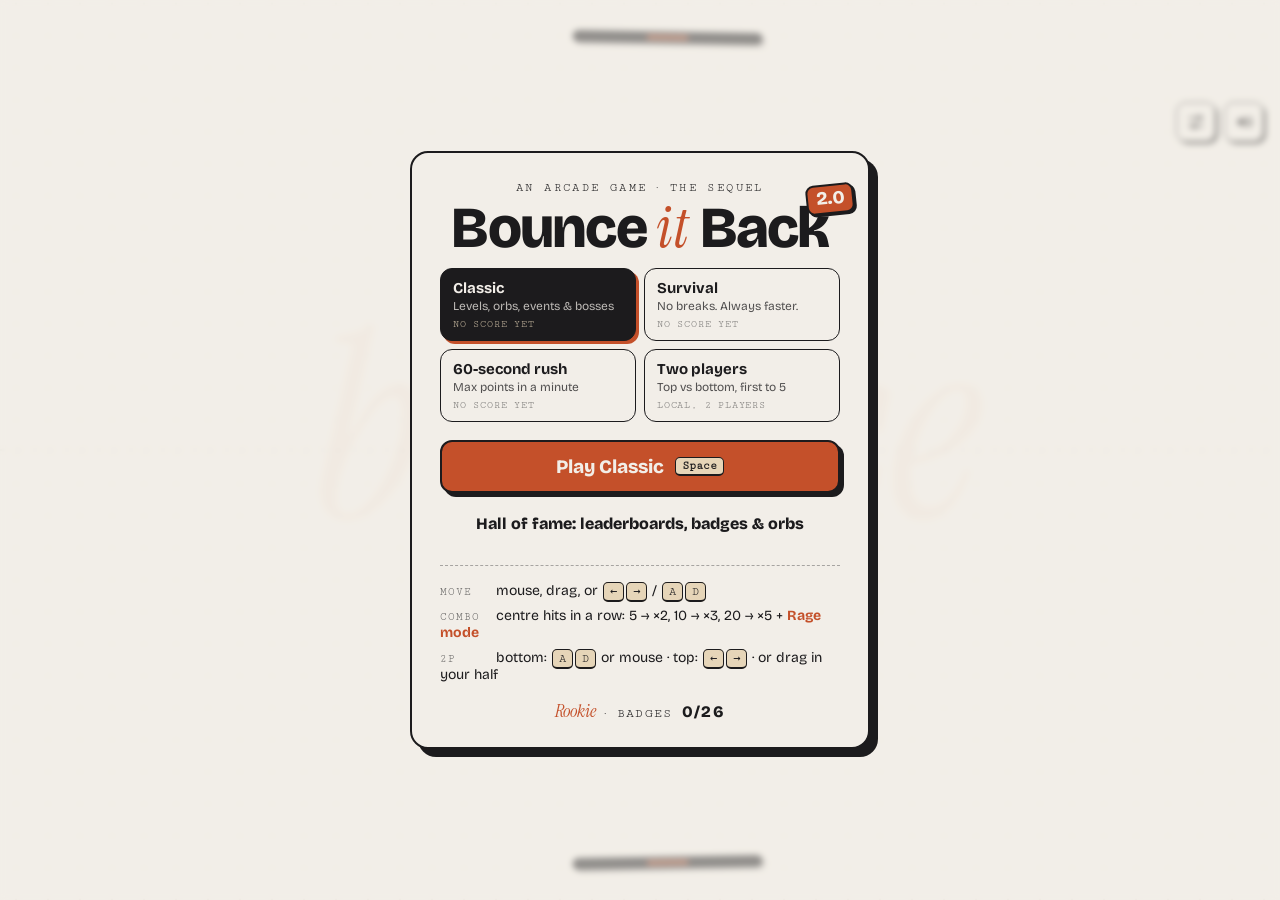
==== index.html @ b9b025ab "Bounce it Back 2.0: its own project, site files at the repo root - Split from the original bounce-it" ====
<!DOCTYPE html>
<html lang="en">
<head>
  <meta charset="UTF-8">
  <meta name="viewport" content="width=device-width, initial-scale=1.0, viewport-fit=cover">
  <title>Bounce it Back 2.0</title>
  <meta name="description" content="Bounce it Back 2.0: keep the ball alive between two mirrored paddles. Combos, Rage mode, bosses, four game modes. A canvas arcade game by Riya Ann Varghese.">
  <meta name="theme-color" content="#f2eee8">
  <link rel="icon" href="data:image/svg+xml,%3Csvg xmlns='http://www.w3.org/2000/svg' viewBox='0 0 32 32'%3E%3Crect width='32' height='32' rx='6' fill='%231c1b1d'/%3E%3Crect x='7' y='5' width='18' height='3' rx='1.5' fill='%23f2eee8'/%3E%3Crect x='7' y='24' width='18' height='3' rx='1.5' fill='%23f2eee8'/%3E%3Ccircle cx='16' cy='16' r='4' fill='%23c4502a'/%3E%3C/svg%3E">
  <link rel="preconnect" href="https://fonts.googleapis.com">
  <link rel="preconnect" href="https://fonts.gstatic.com" crossorigin>
  <link href="https://fonts.googleapis.com/css2?family=Bricolage+Grotesque:opsz,wght@12..96,400;12..96,600;12..96,800&family=Cutive+Mono&family=Instrument+Serif:ital@0;1&display=swap" rel="stylesheet">
  <link rel="stylesheet" href="css/style.css">
</head>
<body>
  <canvas id="game" aria-label="Bounce it Back 2.0 game area"></canvas>

  <!-- Heads-up display -->
  <div class="hud" id="hud" hidden>
    <div class="hud-left">
      <div class="stat" id="s1"><span class="label" id="s1-label">Score</span><span class="value" id="s1-value">0</span></div>
      <div class="stat" id="s2"><span class="label" id="s2-label">Level</span><span class="value" id="s2-value">1</span></div>
      <div class="stat" id="s3"><span class="label" id="s3-label">Speed</span><span class="value" id="s3-value">1.0×</span></div>
      <div class="combo" id="hud-combo" data-tier="0" hidden><b id="hud-mult">×1</b><small id="hud-streak">0 perfect</small><i></i></div>
    </div>
    <div class="hud-right">
      <div class="stat best"><span class="label" id="hud-best-label">Best</span><span class="value" id="hud-best">0</span></div>
      <div class="stat ghost" id="hud-ghost" hidden title="Compared with your best run at this moment"><span class="label">vs PB</span><span class="value" id="hud-ghost-value">+0</span></div>
    </div>
  </div>

  <div class="powers" id="powers" aria-live="polite">
    <div class="chip" data-power="rage" hidden><span>Rage</span><i></i></div>
    <div class="chip" data-power="shield" hidden><span>Shield</span><i></i></div>
    <div class="chip" data-power="wide" hidden><span>Wide</span><i></i></div>
    <div class="chip" data-power="slow" hidden><span>Slow-mo</span><i></i></div>
    <div class="chip" data-power="magnet" hidden><span>Magnet</span><i></i></div>
    <div class="chip" data-power="double" hidden><span>Double</span><i></i></div>
    <div class="chip" data-power="shrink" hidden><span>Shrunk!</span><i></i></div>
  </div>

  <div class="event-banner" id="event-banner" hidden aria-live="polite">
    <small id="event-kicker">Event incoming</small>
    <b id="event-name">Gravity shift</b>
    <span id="event-desc">The ball curves sideways</span>
    <i></i>
  </div>

  <div class="boss-bar" id="boss-bar" hidden>
    <small>Boss</small><b id="boss-name">Big Blob</b><i></i>
  </div>

  <div class="controls">
    <button class="icon-btn" id="btn-pause" type="button" aria-label="Pause (P)" title="Pause (P)" hidden>
      <svg viewBox="0 0 24 24" aria-hidden="true"><rect x="6" y="5" width="4" height="14" rx="1"/><rect x="14" y="5" width="4" height="14" rx="1"/></svg>
    </button>
    <button class="icon-btn" id="btn-settings" type="button" aria-label="Settings" title="Settings">
      <svg viewBox="0 0 24 24" aria-hidden="true"><path d="M4 7h10M18 7h2M4 17h4M12 17h8" fill="none" stroke="currentColor" stroke-width="2" stroke-linecap="round"/><circle cx="16" cy="7" r="2.5" fill="none" stroke="currentColor" stroke-width="2"/><circle cx="10" cy="17" r="2.5" fill="none" stroke="currentColor" stroke-width="2"/></svg>
    </button>
    <button class="icon-btn" id="btn-mute" type="button" aria-label="Mute sound (M)" title="Sound (M)" aria-pressed="false">
      <svg class="on" viewBox="0 0 24 24" aria-hidden="true"><path d="M4 9h4l5-4v14l-5-4H4z"/><path class="wave" d="M16 8.5a5 5 0 0 1 0 7M18.5 6a8.5 8.5 0 0 1 0 12" fill="none" stroke-width="2" stroke-linecap="round"/></svg>
      <svg class="off" viewBox="0 0 24 24" aria-hidden="true"><path d="M4 9h4l5-4v14l-5-4H4z"/><path class="wave" d="M16.5 9.5l5 5M21.5 9.5l-5 5" fill="none" stroke-width="2" stroke-linecap="round"/></svg>
    </button>
  </div>

  <div class="banner" id="banner" aria-live="polite"><span class="kicker" id="banner-kicker">Level</span><span class="big" id="banner-num">2</span><span class="sub" id="banner-sub">faster now</span></div>
  <div class="announce" id="announce" aria-live="assertive"></div>
  <div class="toasts" id="toasts" aria-live="polite"></div>

  <!-- Start screen -->
  <section class="screen show" id="screen-menu" aria-labelledby="title">
    <div class="card">
      <p class="eyebrow">An arcade game · the sequel</p>
      <h1 id="title" class="title"><span>Bounce</span> <em>it</em> <span>Back</span> <span class="ver">2.0</span></h1>
      <div class="modes" role="radiogroup" aria-label="Game mode">
        <button class="mode" type="button" role="radio" data-mode="classic" aria-checked="true"><b>Classic</b><small>Levels, orbs, events &amp; bosses</small><span class="mode-best"></span></button>
        <button class="mode" type="button" role="radio" data-mode="survival" aria-checked="false"><b>Survival</b><small>No breaks. Always faster.</small><span class="mode-best"></span></button>
        <button class="mode" type="button" role="radio" data-mode="rush" aria-checked="false"><b>60-second rush</b><small>Max points in a minute</small><span class="mode-best"></span></button>
        <button class="mode" type="button" role="radio" data-mode="duel" aria-checked="false"><b>Two players</b><small>Top vs bottom, first to 5</small><span class="mode-best"></span></button>
      </div>
      <button class="btn primary" id="btn-play" type="button"><span id="btn-play-label">Play Classic</span> <kbd>Space</kbd></button>
      <button class="btn ghost" id="btn-records" type="button">Hall of fame: leaderboards, badges &amp; orbs</button>
      <ul class="howto">
        <li><b>Move</b> mouse, drag, or <kbd>←</kbd><kbd>→</kbd> / <kbd>A</kbd><kbd>D</kbd></li>
        <li><b>Combo</b> centre hits in a row: 5 → ×2, 10 → ×3, 20 → ×5 + <strong>Rage mode</strong></li>
        <li><b>2P</b> bottom: <kbd>A</kbd><kbd>D</kbd> or mouse · top: <kbd>←</kbd><kbd>→</kbd> · or drag in your half</li>
      </ul>
      <p class="best-line"><span id="menu-title">Rookie</span> · Badges <span id="menu-badges">0/26</span></p>
    </div>
  </section>

  <!-- Pause screen -->
  <section class="screen" id="screen-pause" aria-labelledby="pause-title">
    <div class="card small">
      <p class="eyebrow" id="pause-mode">Classic</p>
      <h2 id="pause-title" class="title"><em>Paused</em></h2>
      <dl class="stats pause-stats" id="pause-stats"></dl>
      <button class="btn primary" id="btn-resume" type="button">Resume <kbd>P</kbd></button>
      <button class="btn ghost" id="btn-quit" type="button">Quit to menu</button>
    </div>
  </section>

  <!-- Game over screen -->
  <section class="screen" id="screen-over" aria-labelledby="over-title">
    <div class="card">
      <p class="eyebrow" id="over-eyebrow">Game over</p>
      <h2 id="over-title" class="title"><em>Missed it.</em></h2>
      <div class="final">
        <span class="final-score" id="over-score">0</span>
        <span class="final-unit" id="over-unit">points</span>
        <span class="new-best" id="over-newbest" hidden>New best!</span>
      </div>
      <dl class="stats" id="over-stats"></dl>
      <form class="name-form" id="name-form" hidden>
        <label for="name-input">You placed <b id="over-rank">#1</b>! Sign the leaderboard</label>
        <div class="row">
          <input id="name-input" name="name" maxlength="12" autocomplete="nickname" spellcheck="false" placeholder="Your name" enterkeyhint="done">
          <button class="btn small" type="submit">Save</button>
        </div>
      </form>
      <p class="rank-line" id="rank-line" hidden></p>
      <button class="btn primary" id="btn-again" type="button">Play again <kbd>Space</kbd></button>
      <button class="btn share" id="btn-share" type="button"><svg viewBox="0 0 24 24" aria-hidden="true"><path d="M12 3v12M7 8l5-5 5 5M5 14v5h14v-5" fill="none" stroke="currentColor" stroke-width="2" stroke-linecap="round" stroke-linejoin="round"/></svg><span>Share score card</span></button>
      <div class="btn-row">
        <button class="btn ghost" id="btn-over-records" type="button">Hall of fame</button>
        <button class="btn ghost" id="btn-menu" type="button">Menu</button>
      </div>
    </div>
  </section>

  <!-- Records: leaderboards, badges, orb guide -->
  <section class="screen" id="screen-records" aria-labelledby="records-title">
    <div class="card wide">
      <h2 id="records-title" class="title"><em>Hall of fame</em></h2>
      <div class="tabs" role="tablist" aria-label="Records">
        <button role="tab" type="button" id="tab-board" data-tab="board" aria-controls="panel-board" aria-selected="true">Top 10</button>
        <button role="tab" type="button" id="tab-badges" data-tab="badges" aria-controls="panel-badges" aria-selected="false" tabindex="-1">Badges <span id="badge-count">0/26</span></button>
        <button role="tab" type="button" id="tab-orbs" data-tab="orbs" aria-controls="panel-orbs" aria-selected="false" tabindex="-1">Orbs</button>
      </div>
      <div class="panel" id="panel-board" role="tabpanel" aria-labelledby="tab-board">
        <div class="seg" role="group" aria-label="Leaderboard mode">
          <button class="board-mode" type="button" data-mode="classic" aria-pressed="true">Classic</button>
          <button class="board-mode" type="button" data-mode="survival" aria-pressed="false">Survival</button>
          <button class="board-mode" type="button" data-mode="rush" aria-pressed="false">Rush</button>
        </div>
        <ol class="board" id="board-list"></ol>
        <p class="empty" id="board-empty">No scores yet. Go set one!</p>
        <p class="note">Scores are saved in this browser.</p>
      </div>
      <div class="panel" id="panel-badges" role="tabpanel" aria-labelledby="tab-badges" hidden>
        <p class="title-line" id="title-line">Your title: Rookie</p>
        <div class="badges" id="badge-grid"></div>
      </div>
      <div class="panel" id="panel-orbs" role="tabpanel" aria-labelledby="tab-orbs" hidden>
        <div class="orbs" id="orb-grid"></div>
        <p class="note">Classic also has bumpers from level 3, random events from level 2 and a boss every 5 levels.</p>
      </div>
      <button class="btn primary" id="btn-records-back" type="button">Back</button>
    </div>
  </section>

  <!-- Settings -->
  <section class="screen" id="screen-settings" aria-labelledby="settings-title">
    <div class="card small">
      <h2 id="settings-title" class="title"><em>Settings</em></h2>
      <div class="setting">
        <span class="setting-label" id="pack-label">Sound pack</span>
        <div class="seg" role="radiogroup" aria-labelledby="pack-label">
          <button class="pack" type="button" role="radio" data-pack="classic" aria-checked="true">Classic</button>
          <button class="pack" type="button" role="radio" data-pack="chiptune" aria-checked="false">Chiptune</button>
          <button class="pack" type="button" role="radio" data-pack="soft" aria-checked="false">Soft</button>
        </div>
      </div>
      <div class="setting row">
        <span class="setting-label" id="music-label">Background music</span>
        <button class="switch" id="music-toggle" type="button" role="switch" aria-checked="true" aria-labelledby="music-label"><i></i></button>
      </div>
      <p class="note">Press <kbd>M</kbd> any time to mute everything.</p>
      <button class="btn primary" id="btn-settings-back" type="button">Done</button>
    </div>
  </section>

  <script defer src="js/game.js"></script>
</body>
</html>
---- css/style.css ----
:root {
  --ink: #1c1b1d;
  --paper: #f2eee8;
  --rust: #c4502a;
  --rose: #d9b8b0;
  --sand: #e6d5b8;
  --sage: #a9b8a0;
  --slate: #3d4f6b;
  --mist: #b9c6d6;
  --ochre: #c9a46b;
  --ember: #e0892f;
  --gold: #d9a441;
  --sans: "Bricolage Grotesque", system-ui, -apple-system, "Segoe UI", sans-serif;
  --serif: "Instrument Serif", Georgia, "Times New Roman", serif;
  --mono: "Cutive Mono", ui-monospace, Menlo, Consolas, monospace;
  --top-safe: max(12px, env(safe-area-inset-top));
}

* { box-sizing: border-box; }

html, body {
  margin: 0;
  height: 100%;
  overflow: hidden;
  background: var(--paper);
  color: var(--ink);
  font-family: var(--sans);
  -webkit-font-smoothing: antialiased;
  -webkit-tap-highlight-color: transparent;
  overscroll-behavior: none;
}

body { touch-action: none; user-select: none; -webkit-user-select: none; }

canvas#game {
  position: fixed;
  inset: 0;
  display: block;
  cursor: none;
}
body.ui-open canvas#game { cursor: default; }

[hidden] { display: none !important; }

/* ---------- HUD ---------- */
.hud {
  position: fixed;
  top: var(--hud-top, 56px);
  left: 16px;
  right: 16px;
  display: flex;
  justify-content: space-between;
  align-items: flex-start;
  pointer-events: none;
  z-index: 2;
}
.hud-left, .hud-right { display: flex; gap: 18px; align-items: flex-start; }
.stat { display: flex; flex-direction: column; line-height: 1; }
.stat .label {
  font-family: var(--mono);
  font-size: 11px;
  letter-spacing: .14em;
  text-transform: uppercase;
  opacity: .6;
}
.stat .value {
  font-weight: 800;
  font-size: 26px;
  font-variant-numeric: tabular-nums;
  margin-top: 4px;
  display: inline-block;
  transform-origin: left center;
}
.stat.best { text-align: right; }
.stat.best .value { transform-origin: right center; }
.bump { animation: bump .35s cubic-bezier(.2,1.6,.4,1); }
@keyframes bump { 0% { transform: scale(1.45); color: var(--rust); } 100% { transform: scale(1); } }

.combo {
  align-self: center;
  font-weight: 800;
  font-size: 20px;
  padding: 4px 10px;
  border-radius: 999px;
  background: var(--rust);
  color: var(--paper);
  box-shadow: 2px 2px 0 var(--ink);
  transform-origin: left center;
}
.combo.bump { animation: comboPop .4s cubic-bezier(.2,1.8,.4,1); }
@keyframes comboPop { 0% { transform: scale(1.7) rotate(-8deg); } 100% { transform: scale(1) rotate(0); } }

/* ---------- Power-up chips ---------- */
.powers {
  position: fixed;
  left: 16px;
  top: calc(var(--hud-top, 56px) + 64px);
  display: flex;
  flex-direction: column;
  gap: 8px;
  pointer-events: none;
  z-index: 2;
}
.chip {
  position: relative;
  overflow: hidden;
  font-family: var(--mono);
  font-size: 12px;
  letter-spacing: .08em;
  text-transform: uppercase;
  padding: 5px 10px 7px;
  border: 1.5px solid var(--ink);
  border-radius: 6px;
  background: var(--paper);
  animation: chipIn .35s cubic-bezier(.2,1.5,.4,1);
}
.chip[data-power="wide"] { background: var(--sage); }
.chip[data-power="slow"] { background: var(--slate); color: var(--paper); border-color: var(--slate); }
.chip[data-power="shield"] { background: var(--mist); }
.chip[data-power="magnet"] { background: var(--ochre); }
.chip[data-power="double"] { background: var(--rust); color: var(--paper); }
.chip[data-power="shrink"] { background: var(--ink); color: var(--paper); border-color: var(--rust); }
.chip i {
  position: absolute; left: 0; bottom: 0; height: 3px;
  width: calc(var(--p, 1) * 100%);
  background: currentColor;
  opacity: .7;
}
@keyframes chipIn { from { transform: translateX(-120%); } to { transform: none; } }

/* ---------- Corner buttons ---------- */
.controls {
  position: fixed;
  top: var(--hud-top, 56px);
  right: 16px;
  display: flex;
  gap: 8px;
  z-index: 5;
  transform: translateY(44px);
}
.icon-btn {
  width: 40px; height: 40px;
  display: grid; place-items: center;
  border: 1.5px solid var(--ink);
  border-radius: 10px;
  background: var(--paper);
  color: var(--ink);
  cursor: pointer;
  box-shadow: 2px 2px 0 var(--ink);
  transition: transform .12s, box-shadow .12s;
  padding: 0;
}
.icon-btn:hover { transform: translate(-1px,-1px); box-shadow: 3px 3px 0 var(--ink); }
.icon-btn:active { transform: translate(2px,2px); box-shadow: 0 0 0 var(--ink); }
.icon-btn:focus-visible, .btn:focus-visible { outline: 3px solid var(--rust); outline-offset: 3px; }
.icon-btn svg { width: 20px; height: 20px; fill: currentColor; }
.icon-btn svg .wave { stroke: currentColor; }
.icon-btn .off { display: none; }
.icon-btn[aria-pressed="true"] .on { display: none; }
.icon-btn[aria-pressed="true"] .off { display: block; }
.icon-btn[aria-pressed="true"] { background: var(--rose); }

/* ---------- Level banner ---------- */
.banner {
  position: fixed;
  left: 50%; top: 50%;
  transform: translate(-50%, -50%);
  display: flex; flex-direction: column; align-items: center;
  pointer-events: none;
  opacity: 0;
  z-index: 3;
  color: var(--ink);
}
.banner .kicker { font-family: var(--mono); letter-spacing: .3em; text-transform: uppercase; font-size: 14px; }
.banner .big { font-family: var(--serif); font-style: italic; font-size: clamp(96px, 22vw, 200px); line-height: .9; color: var(--rust); }
.banner .sub { font-family: var(--mono); font-size: 13px; opacity: .7; }
.banner.show { animation: banner 1.5s cubic-bezier(.2,.9,.3,1) forwards; }
@keyframes banner {
  0% { opacity: 0; transform: translate(-50%, -50%) scale(.6) rotate(-6deg); letter-spacing: .4em; }
  18% { opacity: 1; transform: translate(-50%, -50%) scale(1.05) rotate(0); letter-spacing: 0; }
  70% { opacity: 1; transform: translate(-50%, -50%) scale(1); }
  100% { opacity: 0; transform: translate(-50%, -62%) scale(.96); }
}

/* ---------- Overlay screens ---------- */
.screen {
  position: fixed;
  inset: 0;
  display: grid;
  place-items: center;
  padding: 16px;
  z-index: 10;
  background: color-mix(in srgb, var(--paper) 55%, transparent);
  backdrop-filter: blur(3px);
  -webkit-backdrop-filter: blur(3px);
  opacity: 0;
  visibility: hidden;
  transition: opacity .3s, visibility 0s .3s;
  touch-action: manipulation;
}
.screen.show { opacity: 1; visibility: visible; transition: opacity .3s; }

.card {
  width: min(460px, 100%);
  max-height: calc(100dvh - 32px);
  overflow: auto;
  background: var(--paper);
  border: 2px solid var(--ink);
  border-radius: 18px;
  box-shadow: 8px 8px 0 var(--ink);
  padding: 28px 28px 24px;
  text-align: center;
}
.card.small { width: min(340px, 100%); }
.screen.show .card > * { animation: rise .55s cubic-bezier(.2,1.2,.3,1) both; }
.screen.show .card > *:nth-child(2) { animation-delay: .05s; }
.screen.show .card > *:nth-child(3) { animation-delay: .1s; }
.screen.show .card > *:nth-child(4) { animation-delay: .15s; }
.screen.show .card > *:nth-child(5) { animation-delay: .2s; }
.screen.show .card > *:nth-child(6) { animation-delay: .25s; }
.screen.show .card > *:nth-child(7) { animation-delay: .3s; }
.screen.show .card > *:nth-child(n+8) { animation-delay: .35s; }
@keyframes rise { from { opacity: 0; transform: translateY(14px); } to { opacity: 1; transform: none; } }

.eyebrow {
  margin: 0 0 6px;
  font-family: var(--mono);
  font-size: 12px;
  letter-spacing: .2em;
  text-transform: uppercase;
  opacity: .65;
}
.title {
  margin: 0 0 12px;
  font-weight: 800;
  font-size: clamp(40px, 11vw, 58px);
  line-height: .95;
  letter-spacing: -.03em;
}
.title em {
  font-family: var(--serif);
  font-style: italic;
  font-weight: 400;
  color: var(--rust);
  letter-spacing: 0;
}
.lede { margin: 0 auto 20px; max-width: 34ch; font-size: 16px; line-height: 1.45; opacity: .85; }

.btn {
  display: inline-flex; align-items: center; justify-content: center; gap: 10px;
  width: 100%;
  font: 800 19px/1 var(--sans);
  padding: 15px 20px;
  border-radius: 12px;
  border: 2px solid var(--ink);
  cursor: pointer;
  transition: transform .12s, box-shadow .12s, background .2s;
  margin-top: 10px;
}
.btn.primary { background: var(--rust); color: var(--paper); box-shadow: 4px 4px 0 var(--ink); }
.btn.primary:hover { transform: translate(-2px,-2px); box-shadow: 6px 6px 0 var(--ink); }
.btn.primary:active { transform: translate(3px,3px); box-shadow: 0 0 0 var(--ink); }
.btn.ghost { background: transparent; color: var(--ink); font-size: 16px; padding: 11px 20px; border-color: transparent; }
.btn.ghost:hover { border-color: var(--ink); }
.btn kbd { color: var(--ink); }

kbd {
  font-family: var(--mono);
  font-size: 12px;
  padding: 2px 6px;
  border: 1px solid var(--ink);
  border-bottom-width: 2px;
  border-radius: 5px;
  background: var(--sand);
  margin: 0 1px;
}

.howto {
  list-style: none;
  padding: 0;
  margin: 20px 0 0;
  text-align: left;
  font-size: 14px;
  display: grid;
  gap: 8px;
  border-top: 1px dashed color-mix(in srgb, var(--ink) 35%, transparent);
  padding-top: 16px;
}
.howto b { font-family: var(--mono); font-weight: 400; text-transform: uppercase; letter-spacing: .1em; font-size: 11px; display: inline-block; width: 52px; opacity: .65; }
.dot { display: inline-block; width: 11px; height: 11px; border-radius: 50%; border: 1.5px solid var(--ink); vertical-align: -1px; margin: 0 3px 0 6px; }
.dot.star { background: var(--sand); }
.dot.wide { background: var(--sage); }
.dot.multi { background: var(--rose); }
.dot.slow { background: var(--slate); }
.dot.shrink { background: var(--ink); border-color: var(--rust); }
.howto b.inline { width: auto; margin-left: 4px; }

.best-line { margin: 16px 0 0; font-family: var(--mono); font-size: 13px; letter-spacing: .1em; text-transform: uppercase; opacity: .7; }
.best-line span { font-family: var(--sans); font-weight: 800; font-size: 16px; }

.final { position: relative; margin: 4px 0 10px; }
.final-score { font-weight: 800; font-size: clamp(72px, 22vw, 110px); line-height: 1; letter-spacing: -.04em; font-variant-numeric: tabular-nums; }
.new-best {
  position: absolute;
  top: 6px; right: 6%;
  font-family: var(--mono);
  font-size: 12px;
  text-transform: uppercase;
  letter-spacing: .1em;
  padding: 4px 8px;
  border-radius: 999px;
  background: var(--sand);
  border: 1.5px solid var(--ink);
  transform: rotate(8deg);
  animation: stamp .6s .35s cubic-bezier(.2,1.8,.4,1) both;
}
@keyframes stamp { from { opacity: 0; transform: rotate(-20deg) scale(2.2); } to { opacity: 1; transform: rotate(8deg) scale(1); } }

.stats {
  display: grid;
  grid-template-columns: repeat(4, 1fr);
  gap: 6px;
  margin: 0 0 14px;
  padding: 12px 0;
  border-top: 1px dashed color-mix(in srgb, var(--ink) 35%, transparent);
  border-bottom: 1px dashed color-mix(in srgb, var(--ink) 35%, transparent);
}
.stats div { display: flex; flex-direction: column; gap: 4px; }
.stats dt { font-family: var(--mono); font-size: 10px; letter-spacing: .12em; text-transform: uppercase; opacity: .6; }
.stats dd { margin: 0; font-weight: 800; font-size: 20px; }

@media (max-width: 420px) {
  .card { padding: 22px 18px 18px; box-shadow: 5px 5px 0 var(--ink); }
  .stat .value { font-size: 22px; }
  .hud-left { gap: 14px; }
  .stats dd { font-size: 17px; }
  .howto { font-size: 13px; }
}

@media (prefers-reduced-motion: reduce) {
  .bump, .combo.bump, .chip, .new-best { animation: none !important; }
  .screen.show .card > * { animation: none; }
  .banner.show { animation: bannerCalm 1.5s linear forwards; }
  @keyframes bannerCalm { 0%, 100% { opacity: 0; } 15%, 75% { opacity: 1; } }
}

/* ---------- v3: wider card, game-over extras, records, toasts ---------- */
.card.wide { width: min(520px, 100%); }
.btn.small { width: auto; margin: 0; padding: 11px 16px; font-size: 16px; background: var(--ink); color: var(--paper); box-shadow: 3px 3px 0 var(--rust); }
.btn.small:hover { transform: translate(-1px,-1px); }
.btn-row { display: flex; gap: 8px; }
.btn-row .btn { flex: 1; }

.name-form {
  margin: 0 0 6px;
  padding: 12px;
  border-radius: 12px;
  background: var(--sand);
  border: 1.5px solid var(--ink);
  text-align: left;
}
.name-form label { display: block; font-size: 14px; margin-bottom: 8px; }
.name-form label b { color: var(--rust); }
.name-form .row { display: flex; gap: 8px; }
.name-form input {
  flex: 1;
  min-width: 0;
  font: 600 17px var(--sans);
  padding: 10px 12px;
  border: 1.5px solid var(--ink);
  border-radius: 10px;
  background: var(--paper);
  color: var(--ink);
  user-select: text;
  -webkit-user-select: text;
}
.name-form input:focus-visible { outline: 3px solid var(--rust); outline-offset: 1px; }
.rank-line { margin: 0 0 4px; font-family: var(--mono); font-size: 13px; opacity: .8; }

.tabs { display: flex; gap: 6px; margin: 4px 0 14px; padding: 4px; border: 1.5px solid var(--ink); border-radius: 12px; }
.tabs [role="tab"] {
  flex: 1;
  font: 600 14px var(--sans);
  padding: 9px 6px;
  border: 0;
  border-radius: 8px;
  background: transparent;
  color: var(--ink);
  cursor: pointer;
}
.tabs [role="tab"][aria-selected="true"] { background: var(--ink); color: var(--paper); }
.tabs [role="tab"]:focus-visible { outline: 3px solid var(--rust); outline-offset: 2px; }
.tabs span { font-family: var(--mono); font-size: 11px; opacity: .75; }
.panel { min-height: 220px; text-align: left; }
.note { font-family: var(--mono); font-size: 11px; opacity: .6; margin: 10px 0 0; text-align: center; }
.empty { text-align: center; padding: 40px 0 10px; font-family: var(--serif); font-style: italic; font-size: 22px; opacity: .7; }

.board { list-style: none; margin: 0; padding: 0; display: grid; gap: 4px; }
.board li {
  display: grid;
  grid-template-columns: 28px 1fr auto 56px;
  align-items: baseline;
  gap: 10px;
  padding: 7px 10px;
  border-radius: 8px;
}
.board li:nth-child(odd) { background: color-mix(in srgb, var(--sand) 55%, transparent); }
.board li:first-child .pts { color: var(--rust); }
.board li.me { outline: 2px solid var(--rust); animation: rise .5s both; }
.board .rank { font-family: var(--mono); font-size: 13px; opacity: .6; }
.board .who { font-weight: 600; overflow: hidden; text-overflow: ellipsis; white-space: nowrap; }
.board .lvl { font-family: var(--mono); font-size: 12px; opacity: .6; }
.board .pts { font-weight: 800; font-size: 18px; text-align: right; font-variant-numeric: tabular-nums; }

.badges { display: grid; grid-template-columns: repeat(auto-fill, minmax(140px, 1fr)); gap: 8px; }
.badge { display: grid; grid-template-columns: 38px 1fr; column-gap: 10px; align-items: center; padding: 8px; border-radius: 10px; border: 1.5px dashed color-mix(in srgb, var(--ink) 35%, transparent); opacity: .55; }
.badge.got { opacity: 1; border-style: solid; border-color: var(--ink); background: var(--paper); box-shadow: 2px 2px 0 var(--ink); }
.badge .medal { grid-row: span 2; }
.badge b { font-size: 13px; line-height: 1.1; }
.badge small { font-size: 11px; line-height: 1.25; opacity: .75; }

.medal {
  width: 38px; height: 38px;
  display: grid; place-items: center;
  border-radius: 50%;
  border: 2px solid var(--ink);
  background: var(--sand);
  font: 800 13px var(--sans);
  color: var(--ink);
}
.badge:not(.got) .medal { background: transparent; }
.badge.got .medal { background: var(--rust); color: var(--paper); }

.orbs { display: grid; gap: 6px; }
.orb-row { display: grid; grid-template-columns: 34px 1fr auto; gap: 12px; align-items: center; padding: 6px 8px; border-radius: 10px; }
.orb-row:nth-child(odd) { background: color-mix(in srgb, var(--sand) 45%, transparent); }
.orb-row div { display: flex; flex-direction: column; }
.orb-row b { font-size: 14px; }
.orb-row small { font-size: 12px; opacity: .75; }
.orb-row.bad b { color: var(--rust); }
.orb-row .lvl { font-family: var(--mono); font-size: 11px; opacity: .6; }

.toasts {
  position: fixed;
  left: 50%;
  bottom: var(--hud-bottom, 60px);
  transform: translateX(-50%);
  z-index: 20;
  pointer-events: none;
}
.toast {
  display: flex;
  align-items: center;
  gap: 10px;
  padding: 8px 16px 8px 8px;
  border-radius: 999px;
  background: var(--ink);
  color: var(--paper);
  box-shadow: 3px 3px 0 var(--rust);
  white-space: nowrap;
  animation: toastIn .5s cubic-bezier(.2,1.6,.4,1) both;
}
.toast .medal { background: var(--rust); color: var(--paper); border-color: var(--paper); width: 34px; height: 34px; }
.toast small { display: block; font-family: var(--mono); font-size: 10px; letter-spacing: .12em; text-transform: uppercase; opacity: .7; }
.toast b { font-size: 16px; }
.toast.out { animation: toastOut .4s ease-in forwards; }
@keyframes toastIn { from { opacity: 0; transform: translateY(30px) scale(.8); } to { opacity: 1; transform: none; } }
@keyframes toastOut { to { opacity: 0; transform: translateY(20px) scale(.9); } }

@media (max-width: 420px) {
  .hud-left .stat:nth-child(3) .value { font-size: 18px; margin-top: 8px; }
  .tabs [role="tab"] { font-size: 13px; }
  .badges { grid-template-columns: 1fr 1fr; }
}
@media (prefers-reduced-motion: reduce) {
  .toast, .toast.out, .board li.me { animation: none; }
}

/* =================================================================== v4 */

/* HUD additions */
.stat.urgent .value { color: var(--rust); }
.stat.ghost .value { font-size: 18px; margin-top: 8px; color: var(--slate); }
.stat.ghost.ahead .value { color: #4f7a45; }
.hud-right { text-align: right; }
.stat.ghost { text-align: right; }

.combo {
  display: grid;
  grid-template-columns: auto auto;
  align-items: baseline;
  column-gap: 6px;
  position: relative;
  overflow: hidden;
  padding: 5px 12px 8px;
  font-size: 20px;
  transition: background .2s, color .2s;
}
.combo b { font-weight: 800; }
.combo small { font-family: var(--mono); font-size: 11px; opacity: .85; white-space: nowrap; }
.combo i { position: absolute; left: 0; bottom: 0; height: 3px; width: calc(var(--p, 0) * 100%); background: currentColor; opacity: .75; transition: width .2s; }
.combo[data-tier="0"] { background: var(--paper); color: var(--ink); border: 1.5px solid var(--ink); }
.combo[data-tier="1"] { background: var(--ember); }
.combo[data-tier="2"] { background: var(--gold); color: var(--ink); }
.combo[data-tier="3"], .combo[data-tier="rage"] { background: var(--rust); }
.combo[data-tier="rage"] { animation: ragePulse .5s ease-in-out infinite alternate; }
@keyframes ragePulse { to { transform: scale(1.08); box-shadow: 2px 2px 0 var(--ink), 0 0 0 6px color-mix(in srgb, var(--rust) 30%, transparent); } }

.chip[data-power="rage"] { background: var(--rust); color: var(--paper); border-color: var(--ink); }

/* Announcer: PERFECT / AMAZING / UNSTOPPABLE / RAGE / milestones */
.announce {
  position: fixed;
  left: 50%; top: 38%;
  transform: translate(-50%, -50%);
  z-index: 4;
  pointer-events: none;
  opacity: 0;
  white-space: nowrap;
  font: 800 clamp(34px, 9vw, 76px)/1 var(--sans);
  letter-spacing: -.02em;
  color: var(--ink);
  -webkit-text-stroke: 0;
  text-shadow: 3px 3px 0 var(--paper), 6px 6px 0 color-mix(in srgb, var(--ink) 25%, transparent);
}
.announce.show { animation: announce 1.1s cubic-bezier(.2,1.4,.3,1) forwards; }
.announce.t0 { font-size: clamp(26px, 6vw, 48px); color: var(--slate); }
.announce.t1 { color: var(--ember); }
.announce.t2 { color: var(--gold); }
.announce.t3, .announce.rage { color: var(--rust); }
.announce.rage { font-size: clamp(44px, 12vw, 104px); }
.announce.rage.show { animation: announceRage 1.4s cubic-bezier(.2,1.4,.3,1) forwards; }
.announce.boss { color: var(--ink); font-family: var(--serif); font-style: italic; font-weight: 400; font-size: clamp(48px, 12vw, 110px); }
.announce.milestone { color: var(--gold); font-size: clamp(56px, 16vw, 140px); }
.announce.event { font-size: clamp(26px, 7vw, 54px); color: var(--slate); }
.announce.last { color: var(--gold); font-family: var(--serif); font-style: italic; font-weight: 400; }
.announce.time { color: var(--rust); font-size: clamp(56px, 15vw, 130px); }
@keyframes announce {
  0% { opacity: 0; transform: translate(-50%, -50%) scale(2.2) rotate(-6deg); }
  14% { opacity: 1; transform: translate(-50%, -50%) scale(.95) rotate(2deg); }
  24% { transform: translate(-50%, -50%) scale(1.05) rotate(0); }
  75% { opacity: 1; transform: translate(-50%, -50%) scale(1); }
  100% { opacity: 0; transform: translate(-50%, -70%) scale(.9); }
}
@keyframes announceRage {
  0% { opacity: 0; transform: translate(-50%, -50%) scale(3); }
  10% { opacity: 1; transform: translate(-50%, -50%) scale(.9); }
  14%, 22%, 30% { transform: translate(-52%, -50%) scale(1.02); }
  18%, 26% { transform: translate(-48%, -50%) scale(1.02); }
  80% { opacity: 1; transform: translate(-50%, -50%) scale(1); }
  100% { opacity: 0; transform: translate(-50%, -50%) scale(1.4); }
}

/* Event banner */
.event-banner {
  position: fixed;
  left: 50%;
  top: calc(var(--hud-top, 56px) + 2px);
  transform: translateX(-50%);
  z-index: 3;
  display: grid;
  justify-items: center;
  gap: 1px;
  min-width: 180px;
  padding: 7px 16px 10px;
  border-radius: 12px;
  background: var(--slate);
  color: var(--paper);
  border: 1.5px solid var(--ink);
  box-shadow: 3px 3px 0 var(--ink);
  pointer-events: none;
  overflow: hidden;
}
.event-banner small { font-family: var(--mono); font-size: 10px; letter-spacing: .16em; text-transform: uppercase; opacity: .75; }
.event-banner b { font-size: 17px; }
.event-banner span { font-size: 12px; opacity: .85; }
.event-banner i { position: absolute; left: 0; bottom: 0; height: 3px; width: calc(var(--p, 0) * 100%); background: var(--sand); }
.event-banner.warn { background: var(--sand); color: var(--ink); animation: warnBlink .35s steps(2) infinite; }
.event-banner.warn i { background: var(--rust); }
.event-banner.pop { animation: dropIn .35s cubic-bezier(.2,1.5,.4,1); }
.event-banner.warn.pop { animation: warnBlink .35s steps(2) infinite; }
@keyframes warnBlink { 50% { background: var(--paper); } }

/* Boss health bar */
.boss-bar {
  position: fixed;
  left: 50%;
  top: calc(var(--hud-top, 56px) + 2px);
  transform: translateX(-50%);
  z-index: 3;
  width: min(320px, 60vw);
  display: grid;
  grid-template-columns: auto 1fr;
  align-items: baseline;
  column-gap: 8px;
  padding: 6px 12px 14px;
  border-radius: 10px;
  background: var(--ink);
  color: var(--paper);
  box-shadow: 3px 3px 0 var(--rust);
  pointer-events: none;
  animation: dropIn .4s cubic-bezier(.2,1.5,.4,1);
}
.boss-bar small { font-family: var(--mono); font-size: 10px; letter-spacing: .16em; text-transform: uppercase; color: var(--rust); }
.boss-bar b { font-family: var(--serif); font-style: italic; font-weight: 400; font-size: 18px; }
.boss-bar i {
  position: absolute; left: 10px; right: 10px; bottom: 5px; height: 5px; border-radius: 3px;
  background: linear-gradient(90deg, var(--rust) calc(var(--p, 1) * 100%), color-mix(in srgb, var(--paper) 20%, transparent) 0);
  transition: background .2s;
}
.boss-bar.hit { animation: bossHit .3s; }
@keyframes bossHit { 30% { scale: 1.06; rotate: -1deg; } }
/* translate/scale are separate from transform, so these never fight the centring transform */
@keyframes dropIn { from { opacity: 0; translate: 0 -16px; scale: .9; } to { opacity: 1; translate: 0 0; scale: 1; } }

/* Menu: mode picker */
.modes { display: grid; grid-template-columns: 1fr 1fr; gap: 8px; margin: 2px 0 8px; }
.mode {
  display: flex; flex-direction: column; align-items: flex-start; gap: 2px;
  text-align: left;
  padding: 10px 12px;
  border: 1.5px solid var(--ink);
  border-radius: 12px;
  background: var(--paper);
  color: var(--ink);
  font: inherit;
  cursor: pointer;
  transition: transform .12s, box-shadow .12s, background .15s;
}
.mode b { font-size: 15px; }
.mode small { font-size: 12px; opacity: .75; line-height: 1.25; }
.mode .mode-best { font-family: var(--mono); font-size: 10px; letter-spacing: .08em; text-transform: uppercase; opacity: .6; margin-top: 3px; }
.mode:hover { transform: translate(-1px,-1px); box-shadow: 3px 3px 0 var(--ink); }
.mode[aria-checked="true"] { background: var(--ink); color: var(--paper); box-shadow: 3px 3px 0 var(--rust); }
.mode[aria-checked="true"] .mode-best { color: var(--sand); opacity: .9; }
.mode:focus-visible { outline: 3px solid var(--rust); outline-offset: 2px; }
.howto strong { color: var(--rust); }
.best-line #menu-title { font-family: var(--serif); font-style: italic; font-size: 18px; text-transform: none; letter-spacing: 0; color: var(--rust); font-weight: 400; }

/* Game over extras */
.final { display: flex; flex-direction: column; align-items: center; }
.final-unit { font-family: var(--mono); font-size: 12px; letter-spacing: .14em; text-transform: uppercase; opacity: .65; margin-top: -4px; }
.btn.share { background: var(--paper); color: var(--ink); font-size: 16px; padding: 12px 20px; box-shadow: 3px 3px 0 var(--ink); }
.btn.share:hover { transform: translate(-1px,-1px); box-shadow: 4px 4px 0 var(--ink); }
.btn.share svg { width: 18px; height: 18px; }

/* Pause statistics */
.pause-stats { grid-template-columns: repeat(3, 1fr); row-gap: 12px; text-align: center; }
.pause-stats dd { font-size: 18px; }

/* Segmented controls (leaderboard mode, sound pack) */
.seg { display: flex; gap: 4px; padding: 3px; border-radius: 10px; background: color-mix(in srgb, var(--sand) 60%, transparent); margin-bottom: 10px; }
.seg button { flex: 1; font: 600 13px var(--sans); padding: 7px 6px; border: 0; border-radius: 7px; background: transparent; color: var(--ink); cursor: pointer; }
.seg button[aria-pressed="true"], .seg button[aria-checked="true"] { background: var(--paper); box-shadow: 0 0 0 1.5px var(--ink); }
.seg button:focus-visible { outline: 3px solid var(--rust); outline-offset: 1px; }

.board .who { display: flex; flex-direction: column; min-width: 0; }
.board .who b { font-weight: 600; overflow: hidden; text-overflow: ellipsis; white-space: nowrap; }
.board .who small { font-family: var(--serif); font-style: italic; font-size: 13px; color: var(--rust); line-height: 1; }
.title-line { margin: 0 0 10px; text-align: center; font-family: var(--serif); font-style: italic; font-size: 18px; color: var(--rust); }
#panel-badges .badges { max-height: min(52vh, 460px); overflow: auto; padding: 2px 4px 6px 2px; }

/* Settings */
.setting { text-align: left; margin: 10px 0 14px; }
.setting.row { display: flex; align-items: center; justify-content: space-between; }
.setting-label { display: block; font-family: var(--mono); font-size: 12px; letter-spacing: .12em; text-transform: uppercase; margin-bottom: 8px; opacity: .75; }
.setting.row .setting-label { margin: 0; }
.switch {
  width: 52px; height: 30px; padding: 0;
  border-radius: 999px;
  border: 1.5px solid var(--ink);
  background: var(--sand);
  position: relative;
  cursor: pointer;
}
.switch i { position: absolute; top: 3px; left: 3px; width: 21px; height: 21px; border-radius: 50%; background: var(--ink); transition: transform .2s cubic-bezier(.2,1.4,.4,1); }
.switch[aria-checked="true"] { background: var(--rust); }
.switch[aria-checked="true"] i { transform: translateX(22px); background: var(--paper); }
.switch:focus-visible { outline: 3px solid var(--rust); outline-offset: 2px; }

.controls { transform: translateY(var(--controls-drop, 44px)); }

@media (max-width: 420px) {
  .modes { gap: 6px; }
  .mode { padding: 8px 10px; }
  .mode small { font-size: 11px; }
  .hud-left { gap: 12px; }
  .combo { font-size: 17px; padding: 4px 9px 7px; }
  .combo small { display: none; }
  .stat.ghost .value { font-size: 15px; }
  .pause-stats dd { font-size: 16px; }
}
@media (max-width: 1000px) {
  /* below the pause / settings / mute buttons */
  .event-banner, .boss-bar { left: auto; right: 16px; transform: none; top: calc(var(--hud-top, 56px) + 94px); }
  .event-banner { min-width: 0; width: calc(100vw - 132px); max-width: 300px; }
  .boss-bar { width: min(280px, calc(100vw - 132px)); }
}
@media (prefers-reduced-motion: reduce) {
  .announce.show, .announce.rage.show { animation: bannerCalm 1.2s linear forwards; }
  .combo[data-tier="rage"], .event-banner.warn, .boss-bar, .boss-bar.hit { animation: none; }
}

/* "2.0" stamp next to the title */
h1.title { position: relative; }
.title .ver {
  position: absolute;
  right: -14px;
  top: -16px;
  padding: 3px 8px 4px;
  font: 800 .32em/1 var(--sans);
  letter-spacing: 0;
  color: var(--paper);
  background: var(--rust);
  border: 2px solid var(--ink);
  border-radius: 8px;
  box-shadow: 2px 2px 0 var(--ink);
  transform: rotate(-6deg);
}
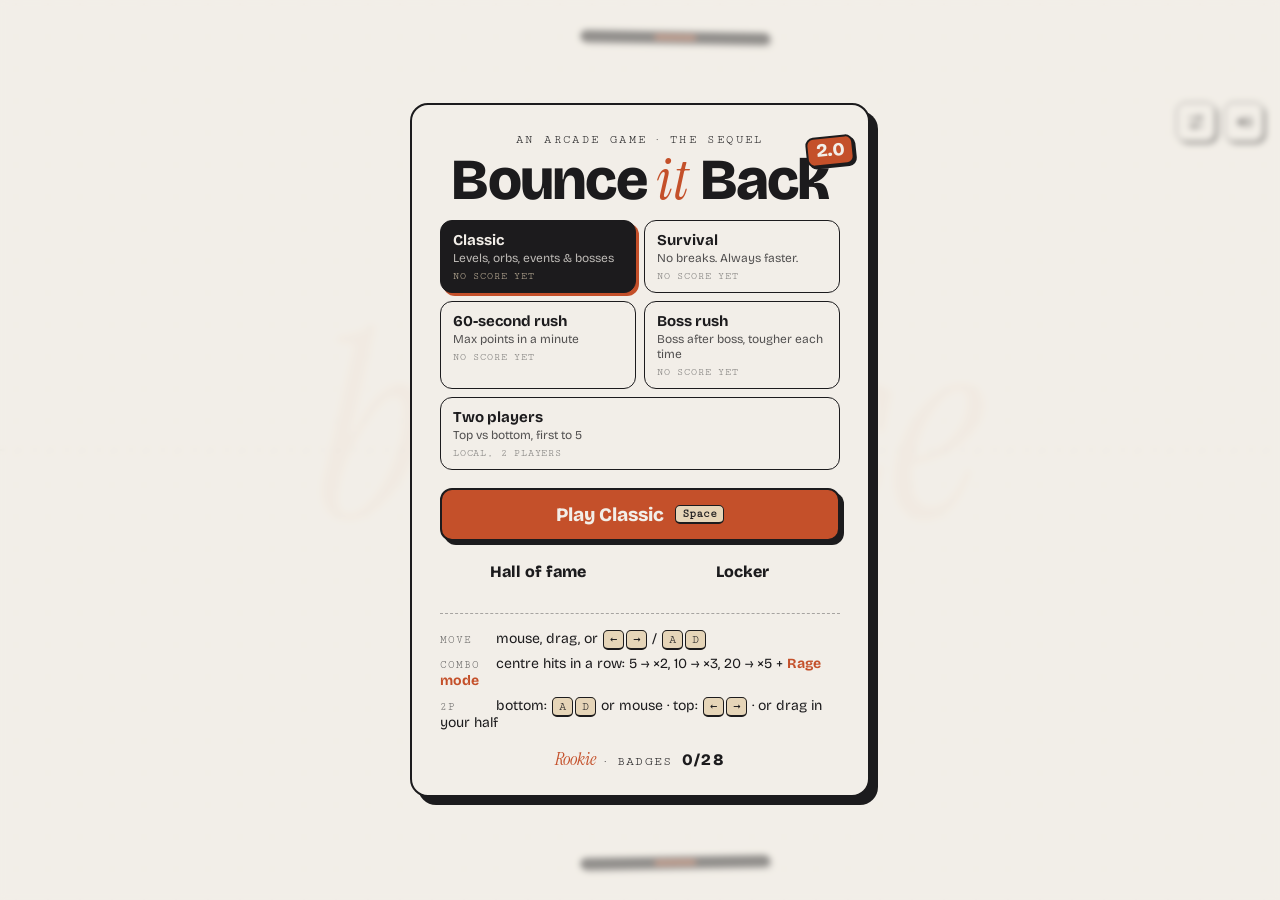
==== commit fdeb0ab3: "Bosses sooner, Boss rush mode, and the Locker - Classic: mini-boss at level 2, then a boss every 3 l" ====
--- a/index.html
+++ b/index.html
@@ -47,7 +47,7 @@
   </div>
 
   <div class="boss-bar" id="boss-bar" hidden>
-    <small>Boss</small><b id="boss-name">Big Blob</b><i></i>
+    <small id="boss-kind">Boss</small><b id="boss-name">Big Blob</b><i></i>
   </div>
 
   <div class="controls">
@@ -76,16 +76,20 @@
         <button class="mode" type="button" role="radio" data-mode="classic" aria-checked="true"><b>Classic</b><small>Levels, orbs, events &amp; bosses</small><span class="mode-best"></span></button>
         <button class="mode" type="button" role="radio" data-mode="survival" aria-checked="false"><b>Survival</b><small>No breaks. Always faster.</small><span class="mode-best"></span></button>
         <button class="mode" type="button" role="radio" data-mode="rush" aria-checked="false"><b>60-second rush</b><small>Max points in a minute</small><span class="mode-best"></span></button>
+        <button class="mode" type="button" role="radio" data-mode="bossrush" aria-checked="false"><b>Boss rush</b><small>Boss after boss, tougher each time</small><span class="mode-best"></span></button>
         <button class="mode" type="button" role="radio" data-mode="duel" aria-checked="false"><b>Two players</b><small>Top vs bottom, first to 5</small><span class="mode-best"></span></button>
       </div>
       <button class="btn primary" id="btn-play" type="button"><span id="btn-play-label">Play Classic</span> <kbd>Space</kbd></button>
-      <button class="btn ghost" id="btn-records" type="button">Hall of fame: leaderboards, badges &amp; orbs</button>
+      <div class="btn-row">
+        <button class="btn ghost" id="btn-records" type="button">Hall of fame</button>
+        <button class="btn ghost" id="btn-locker" type="button">Locker <span class="locker-dot" hidden></span></button>
+      </div>
       <ul class="howto">
         <li><b>Move</b> mouse, drag, or <kbd>←</kbd><kbd>→</kbd> / <kbd>A</kbd><kbd>D</kbd></li>
         <li><b>Combo</b> centre hits in a row: 5 → ×2, 10 → ×3, 20 → ×5 + <strong>Rage mode</strong></li>
         <li><b>2P</b> bottom: <kbd>A</kbd><kbd>D</kbd> or mouse · top: <kbd>←</kbd><kbd>→</kbd> · or drag in your half</li>
       </ul>
-      <p class="best-line"><span id="menu-title">Rookie</span> · Badges <span id="menu-badges">0/26</span></p>
+      <p class="best-line"><span id="menu-title">Rookie</span> · Badges <span id="menu-badges">0/28</span></p>
     </div>
   </section>
 
@@ -123,6 +127,7 @@
       <button class="btn share" id="btn-share" type="button"><svg viewBox="0 0 24 24" aria-hidden="true"><path d="M12 3v12M7 8l5-5 5 5M5 14v5h14v-5" fill="none" stroke="currentColor" stroke-width="2" stroke-linecap="round" stroke-linejoin="round"/></svg><span>Share score card</span></button>
       <div class="btn-row">
         <button class="btn ghost" id="btn-over-records" type="button">Hall of fame</button>
+        <button class="btn ghost" id="btn-over-locker" type="button">Locker <span class="locker-dot" hidden></span></button>
         <button class="btn ghost" id="btn-menu" type="button">Menu</button>
       </div>
     </div>
@@ -134,7 +139,7 @@
       <h2 id="records-title" class="title"><em>Hall of fame</em></h2>
       <div class="tabs" role="tablist" aria-label="Records">
         <button role="tab" type="button" id="tab-board" data-tab="board" aria-controls="panel-board" aria-selected="true">Top 10</button>
-        <button role="tab" type="button" id="tab-badges" data-tab="badges" aria-controls="panel-badges" aria-selected="false" tabindex="-1">Badges <span id="badge-count">0/26</span></button>
+        <button role="tab" type="button" id="tab-badges" data-tab="badges" aria-controls="panel-badges" aria-selected="false" tabindex="-1">Badges <span id="badge-count">0/28</span></button>
         <button role="tab" type="button" id="tab-orbs" data-tab="orbs" aria-controls="panel-orbs" aria-selected="false" tabindex="-1">Orbs</button>
       </div>
       <div class="panel" id="panel-board" role="tabpanel" aria-labelledby="tab-board">
@@ -142,6 +147,7 @@
           <button class="board-mode" type="button" data-mode="classic" aria-pressed="true">Classic</button>
           <button class="board-mode" type="button" data-mode="survival" aria-pressed="false">Survival</button>
           <button class="board-mode" type="button" data-mode="rush" aria-pressed="false">Rush</button>
+          <button class="board-mode" type="button" data-mode="bossrush" aria-pressed="false">Boss rush</button>
         </div>
         <ol class="board" id="board-list"></ol>
         <p class="empty" id="board-empty">No scores yet. Go set one!</p>
@@ -153,9 +159,26 @@
       </div>
       <div class="panel" id="panel-orbs" role="tabpanel" aria-labelledby="tab-orbs" hidden>
         <div class="orbs" id="orb-grid"></div>
-        <p class="note">Classic also has bumpers from level 3, random events from level 2 and a boss every 5 levels.</p>
+        <p class="note">Classic also has a mini-boss at level 2, a boss every 3 levels, bumpers from level 3 and random events from level 2.</p>
       </div>
       <button class="btn primary" id="btn-records-back" type="button">Back</button>
+    </div>
+  </section>
+
+  <!-- Locker: cosmetics unlocked through play -->
+  <section class="screen" id="screen-locker" aria-labelledby="locker-title">
+    <div class="card wide">
+      <h2 id="locker-title" class="title"><em>Locker</em></h2>
+      <p class="locker-note">Looks only: nothing here changes how the game plays. Earn badges and keep playing to unlock more. <b id="locker-count"></b></p>
+      <div class="seg" role="group" aria-label="Category">
+        <button class="locker-cat" type="button" data-cat="ball" aria-pressed="true">Ball</button>
+        <button class="locker-cat" type="button" data-cat="paddle" aria-pressed="false">Paddle</button>
+        <button class="locker-cat" type="button" data-cat="trail" aria-pressed="false">Trail</button>
+        <button class="locker-cat" type="button" data-cat="theme" aria-pressed="false">Theme</button>
+        <button class="locker-cat" type="button" data-cat="effect" aria-pressed="false">Bounce</button>
+      </div>
+      <div class="locker-grid" id="locker-grid"></div>
+      <button class="btn primary" id="btn-locker-back" type="button">Done</button>
     </div>
   </section>
 
--- a/css/style.css
+++ b/css/style.css
@@ -717,3 +717,63 @@
   box-shadow: 2px 2px 0 var(--ink);
   transform: rotate(-6deg);
 }
+
+/* =================================================================== Boss rush + Locker */
+.modes .mode[data-mode="duel"] { grid-column: span 2; }
+.btn-row .btn { white-space: nowrap; }
+.boss-bar.mini { background: var(--slate); box-shadow: 3px 3px 0 var(--ink); }
+.boss-bar.mini small { color: var(--sand); }
+
+.locker-dot { display: inline-block; width: 8px; height: 8px; border-radius: 50%; background: var(--rust); vertical-align: 2px; margin-left: 2px; box-shadow: 0 0 0 2px var(--paper); animation: dotPulse 1.2s ease-in-out infinite; }
+.locker-dot[hidden] { display: none; }
+@keyframes dotPulse { 50% { transform: scale(1.4); } }
+
+.locker-note { margin: -4px auto 12px; max-width: 42ch; font-size: 13px; line-height: 1.4; opacity: .8; }
+.locker-note b { font-family: var(--mono); font-weight: 400; font-size: 12px; color: var(--rust); white-space: nowrap; }
+.locker-grid {
+  display: grid;
+  grid-template-columns: repeat(auto-fill, minmax(132px, 1fr));
+  gap: 10px;
+  max-height: min(50vh, 440px);
+  overflow: auto;
+  padding: 2px 4px 8px 2px;
+  margin-bottom: 4px;
+}
+.locker-item {
+  display: flex; flex-direction: column; align-items: center; gap: 4px;
+  padding: 8px 8px 10px;
+  border: 1.5px solid var(--ink);
+  border-radius: 12px;
+  background: var(--paper);
+  color: var(--ink);
+  font: inherit;
+  text-align: center;
+  cursor: pointer;
+  transition: transform .12s, box-shadow .12s;
+}
+.locker-item canvas { width: 96px; height: 60px; border-radius: 8px; border: 1px solid color-mix(in srgb, var(--ink) 25%, transparent); }
+.locker-item b { font-size: 14px; }
+.locker-item small { font-size: 11px; line-height: 1.3; opacity: .75; }
+.locker-item:hover { transform: translate(-1px, -1px); box-shadow: 3px 3px 0 var(--ink); }
+.locker-item.on { background: var(--sand); box-shadow: 3px 3px 0 var(--rust); }
+.locker-item.on small { color: var(--rust); opacity: 1; font-weight: 600; }
+.locker-item.locked { border-style: dashed; cursor: not-allowed; }
+.locker-item.locked canvas { filter: grayscale(1) opacity(.45); }
+.locker-item.locked:hover { transform: none; box-shadow: none; }
+.locker-item:focus-visible { outline: 3px solid var(--rust); outline-offset: 2px; }
+
+/* dark themes (Blueprint, Midnight): flip on-canvas text colours */
+body.dark .hud { color: var(--paper); }
+body.dark .banner { color: var(--paper); }
+body.dark .announce { text-shadow: 3px 3px 0 var(--ink); }
+body.dark .announce.boss { color: var(--paper); }
+body.dark .announce.t0, body.dark .announce.event { color: var(--mist); }
+body.dark .stat.ghost .value { color: var(--mist); }
+body.dark .stat.ghost.ahead .value { color: #9fd08f; }
+
+@media (max-width: 420px) {
+  .locker-grid { grid-template-columns: 1fr 1fr; gap: 8px; }
+  .locker-item canvas { width: 100%; height: auto; aspect-ratio: 8 / 5; }
+  .btn-row .btn { font-size: 15px; padding: 10px 8px; }
+}
+@media (prefers-reduced-motion: reduce) { .locker-dot { animation: none; } }
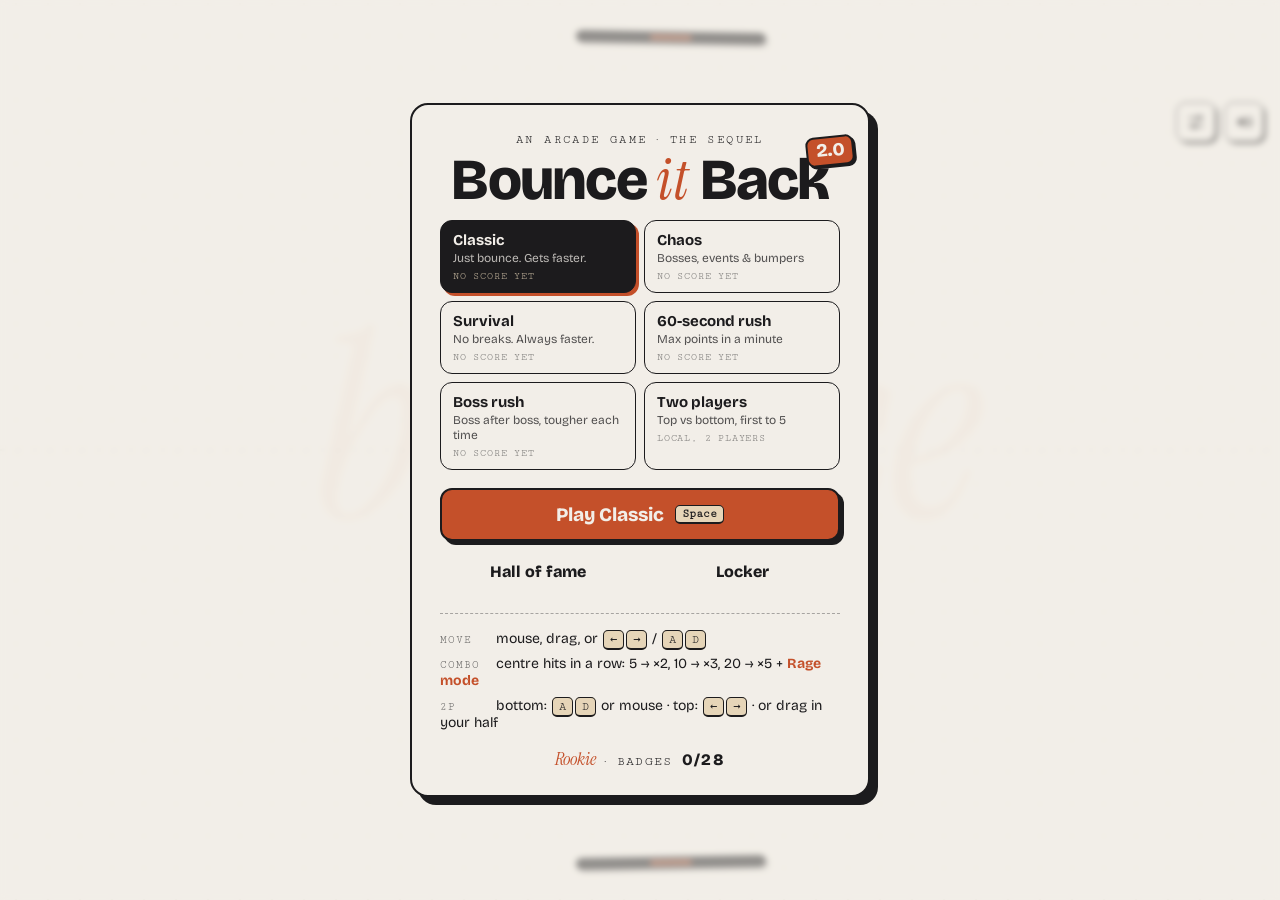
==== commit eb83984f: "Keep Classic simple; move bosses, events and bumpers to Chaos - Classic: bouncing, combos, Rage mode" ====
--- a/index.html
+++ b/index.html
@@ -73,7 +73,8 @@
       <p class="eyebrow">An arcade game · the sequel</p>
       <h1 id="title" class="title"><span>Bounce</span> <em>it</em> <span>Back</span> <span class="ver">2.0</span></h1>
       <div class="modes" role="radiogroup" aria-label="Game mode">
-        <button class="mode" type="button" role="radio" data-mode="classic" aria-checked="true"><b>Classic</b><small>Levels, orbs, events &amp; bosses</small><span class="mode-best"></span></button>
+        <button class="mode" type="button" role="radio" data-mode="classic" aria-checked="true"><b>Classic</b><small>Just bounce. Gets faster.</small><span class="mode-best"></span></button>
+        <button class="mode" type="button" role="radio" data-mode="chaos" aria-checked="false"><b>Chaos</b><small>Bosses, events &amp; bumpers</small><span class="mode-best"></span></button>
         <button class="mode" type="button" role="radio" data-mode="survival" aria-checked="false"><b>Survival</b><small>No breaks. Always faster.</small><span class="mode-best"></span></button>
         <button class="mode" type="button" role="radio" data-mode="rush" aria-checked="false"><b>60-second rush</b><small>Max points in a minute</small><span class="mode-best"></span></button>
         <button class="mode" type="button" role="radio" data-mode="bossrush" aria-checked="false"><b>Boss rush</b><small>Boss after boss, tougher each time</small><span class="mode-best"></span></button>
@@ -145,6 +146,7 @@
       <div class="panel" id="panel-board" role="tabpanel" aria-labelledby="tab-board">
         <div class="seg" role="group" aria-label="Leaderboard mode">
           <button class="board-mode" type="button" data-mode="classic" aria-pressed="true">Classic</button>
+          <button class="board-mode" type="button" data-mode="chaos" aria-pressed="false">Chaos</button>
           <button class="board-mode" type="button" data-mode="survival" aria-pressed="false">Survival</button>
           <button class="board-mode" type="button" data-mode="rush" aria-pressed="false">Rush</button>
           <button class="board-mode" type="button" data-mode="bossrush" aria-pressed="false">Boss rush</button>
@@ -159,7 +161,7 @@
       </div>
       <div class="panel" id="panel-orbs" role="tabpanel" aria-labelledby="tab-orbs" hidden>
         <div class="orbs" id="orb-grid"></div>
-        <p class="note">Classic also has a mini-boss at level 2, a boss every 3 levels, bumpers from level 3 and random events from level 2.</p>
+        <p class="note">Chaos mode adds a mini-boss at level 2, a boss every 3 levels, bumpers from level 3 and random events from level 2.</p>
       </div>
       <button class="btn primary" id="btn-records-back" type="button">Back</button>
     </div>
--- a/css/style.css
+++ b/css/style.css
@@ -719,7 +719,7 @@
 }
 
 /* =================================================================== Boss rush + Locker */
-.modes .mode[data-mode="duel"] { grid-column: span 2; }
+/* six modes: a tidy 2×3 grid */
 .btn-row .btn { white-space: nowrap; }
 .boss-bar.mini { background: var(--slate); box-shadow: 3px 3px 0 var(--ink); }
 .boss-bar.mini small { color: var(--sand); }
@@ -777,3 +777,6 @@
   .btn-row .btn { font-size: 15px; padding: 10px 8px; }
 }
 @media (prefers-reduced-motion: reduce) { .locker-dot { animation: none; } }
+
+.board-mode { white-space: nowrap; }
+@media (max-width: 420px) { .seg .board-mode { font-size: 12px; padding: 7px 3px; } }
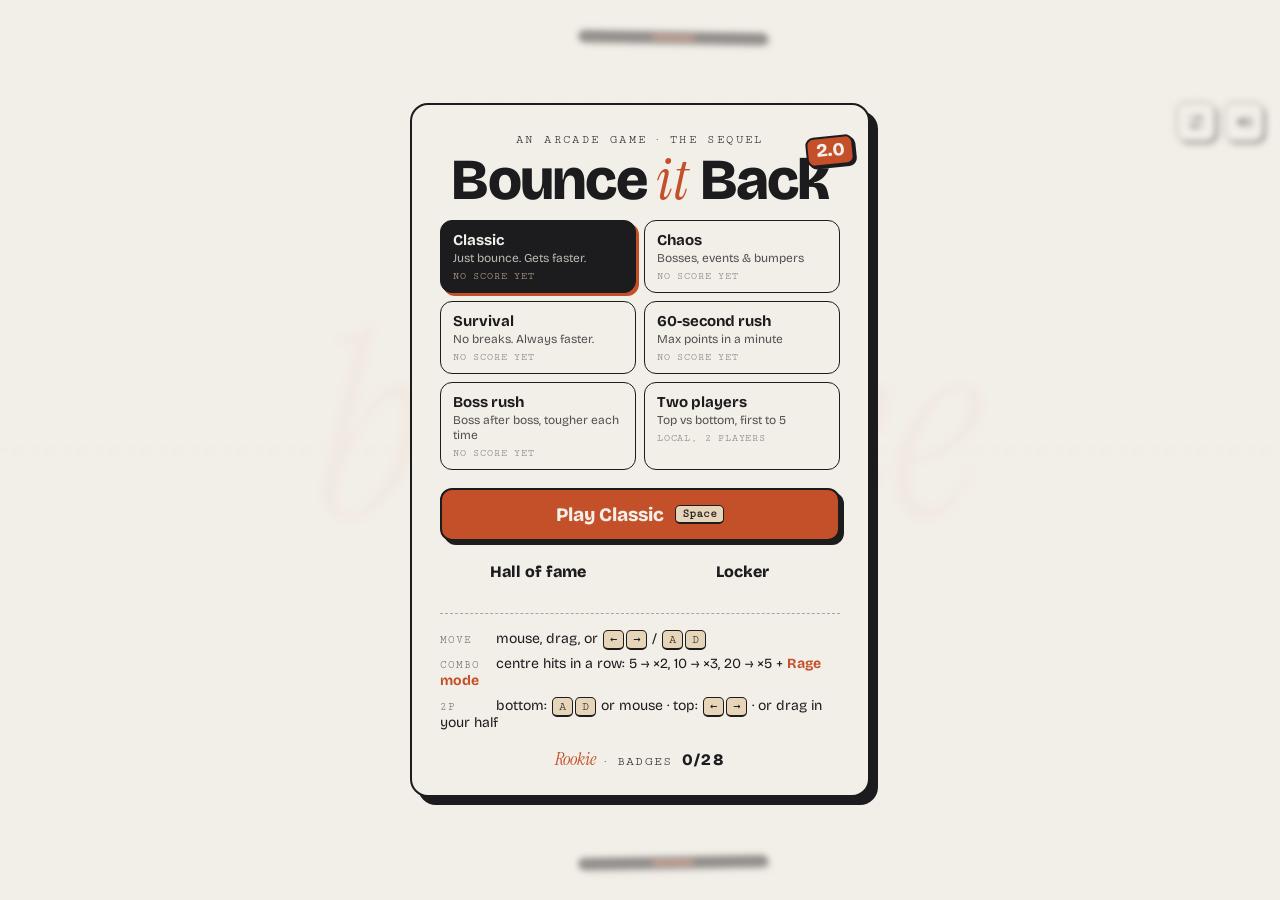
==== commit 587c7223: "Online leaderboard shared by everyone who plays - api/scores.js: Vercel serverless function backed b" ====
--- a/index.html
+++ b/index.html
@@ -117,7 +117,7 @@
       </div>
       <dl class="stats" id="over-stats"></dl>
       <form class="name-form" id="name-form" hidden>
-        <label for="name-input">You placed <b id="over-rank">#1</b>! Sign the leaderboard</label>
+        <label for="name-input">Put your name on the <b>online leaderboard</b></label>
         <div class="row">
           <input id="name-input" name="name" maxlength="12" autocomplete="nickname" spellcheck="false" placeholder="Your name" enterkeyhint="done">
           <button class="btn small" type="submit">Save</button>
@@ -153,7 +153,7 @@
         </div>
         <ol class="board" id="board-list"></ol>
         <p class="empty" id="board-empty">No scores yet. Go set one!</p>
-        <p class="note">Scores are saved in this browser.</p>
+        <p class="note" id="board-status" aria-live="polite">Loading the online leaderboard…</p>
       </div>
       <div class="panel" id="panel-badges" role="tabpanel" aria-labelledby="tab-badges" hidden>
         <p class="title-line" id="title-line">Your title: Rookie</p>
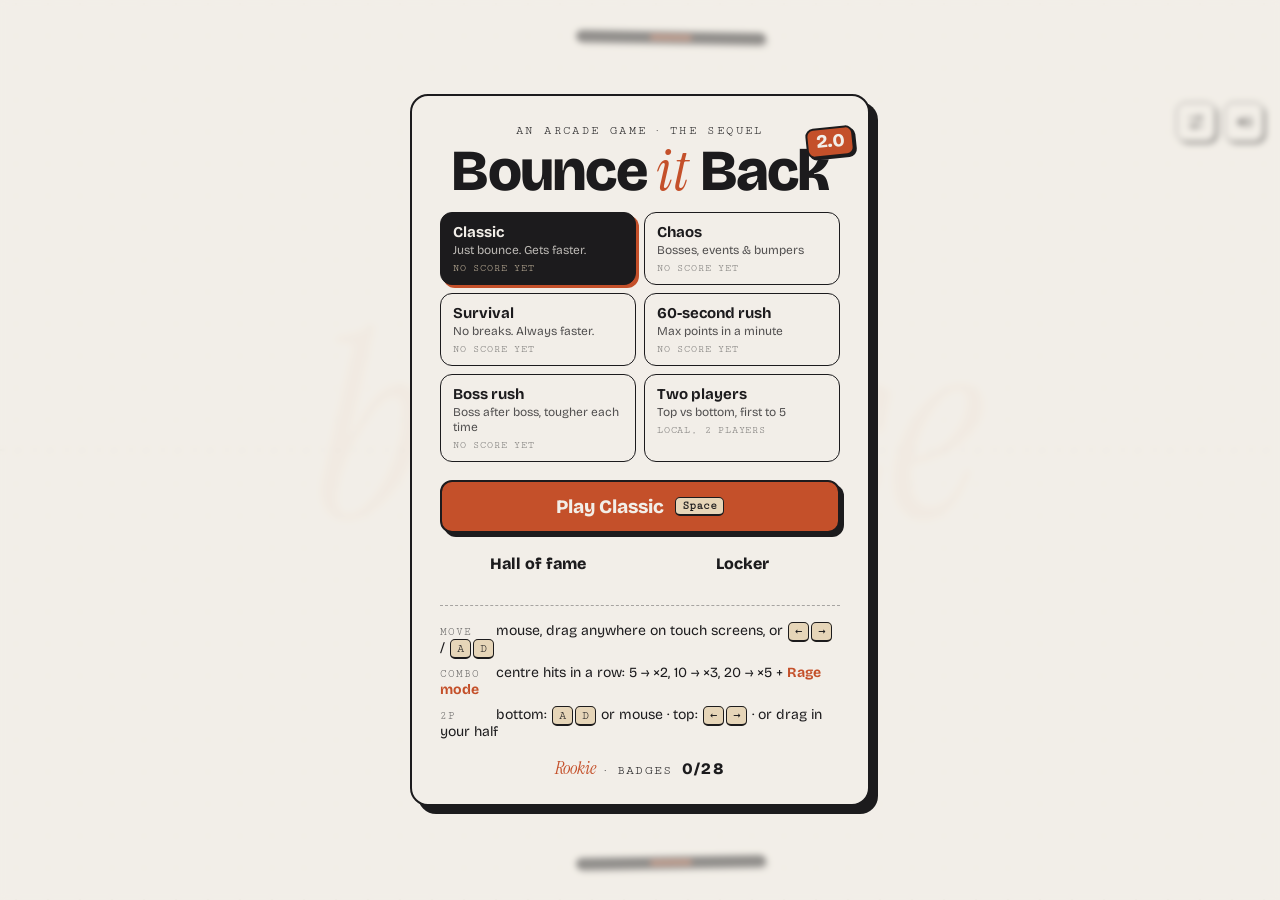
==== commit 73dabe57: "Touch-friendly controls and a bigger ball - Drag-anywhere control on touch screens: the paddle moves" ====
--- a/index.html
+++ b/index.html
@@ -86,7 +86,7 @@
         <button class="btn ghost" id="btn-locker" type="button">Locker <span class="locker-dot" hidden></span></button>
       </div>
       <ul class="howto">
-        <li><b>Move</b> mouse, drag, or <kbd>←</kbd><kbd>→</kbd> / <kbd>A</kbd><kbd>D</kbd></li>
+        <li><b>Move</b> mouse, drag anywhere on touch screens, or <kbd>←</kbd><kbd>→</kbd> / <kbd>A</kbd><kbd>D</kbd></li>
         <li><b>Combo</b> centre hits in a row: 5 → ×2, 10 → ×3, 20 → ×5 + <strong>Rage mode</strong></li>
         <li><b>2P</b> bottom: <kbd>A</kbd><kbd>D</kbd> or mouse · top: <kbd>←</kbd><kbd>→</kbd> · or drag in your half</li>
       </ul>
@@ -200,6 +200,17 @@
         <span class="setting-label" id="music-label">Background music</span>
         <button class="switch" id="music-toggle" type="button" role="switch" aria-checked="true" aria-labelledby="music-label"><i></i></button>
       </div>
+      <div class="setting" id="touch-setting" hidden>
+        <span class="setting-label" id="touch-label">Touch controls</span>
+        <div class="seg" role="radiogroup" aria-labelledby="touch-label">
+          <button class="touch-opt" type="button" role="radio" data-touch="drag" aria-checked="true">Drag anywhere</button>
+          <button class="touch-opt" type="button" role="radio" data-touch="direct" aria-checked="false">Follow finger</button>
+        </div>
+      </div>
+      <div class="setting row" id="haptics-setting" hidden>
+        <span class="setting-label" id="haptics-label">Vibrate on hits</span>
+        <button class="switch" id="haptics-toggle" type="button" role="switch" aria-checked="true" aria-labelledby="haptics-label"><i></i></button>
+      </div>
       <p class="note">Press <kbd>M</kbd> any time to mute everything.</p>
       <button class="btn primary" id="btn-settings-back" type="button">Done</button>
     </div>
--- a/css/style.css
+++ b/css/style.css
@@ -406,7 +406,9 @@
 }
 .board li:nth-child(odd) { background: color-mix(in srgb, var(--sand) 55%, transparent); }
 .board li:first-child .pts { color: var(--rust); }
-.board li.me { outline: 2px solid var(--rust); animation: rise .5s both; }
+.board li.me { outline: 2px solid var(--rust); outline-offset: -2px; }
+.board { min-height: 120px; }
+.board.loading { background: repeating-linear-gradient(180deg, color-mix(in srgb, var(--sand) 45%, transparent) 0 34px, transparent 34px 38px); border-radius: 8px; opacity: .6; }
 .board .rank { font-family: var(--mono); font-size: 13px; opacity: .6; }
 .board .who { font-weight: 600; overflow: hidden; text-overflow: ellipsis; white-space: nowrap; }
 .board .lvl { font-family: var(--mono); font-size: 12px; opacity: .6; }
@@ -473,7 +475,7 @@
   .badges { grid-template-columns: 1fr 1fr; }
 }
 @media (prefers-reduced-motion: reduce) {
-  .toast, .toast.out, .board li.me { animation: none; }
+  .toast, .toast.out { animation: none; }
 }
 
 /* =================================================================== v4 */
